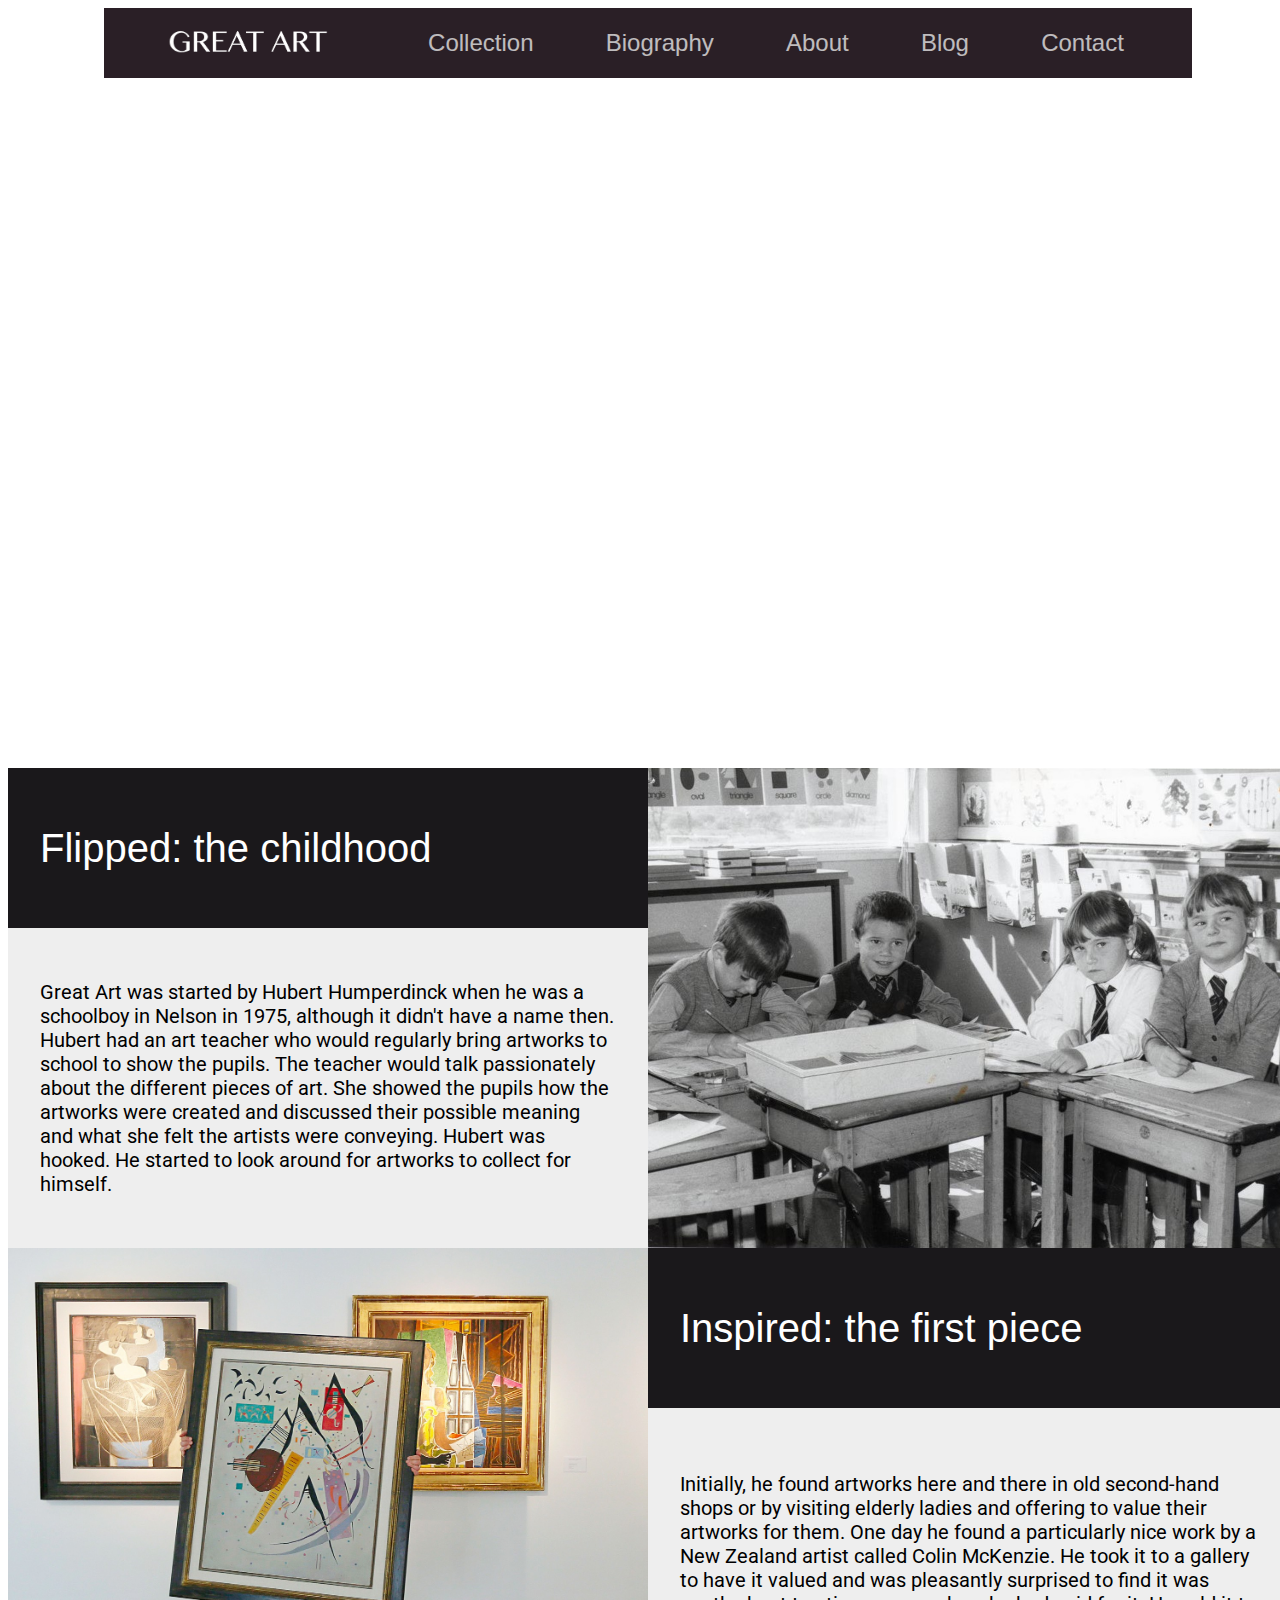
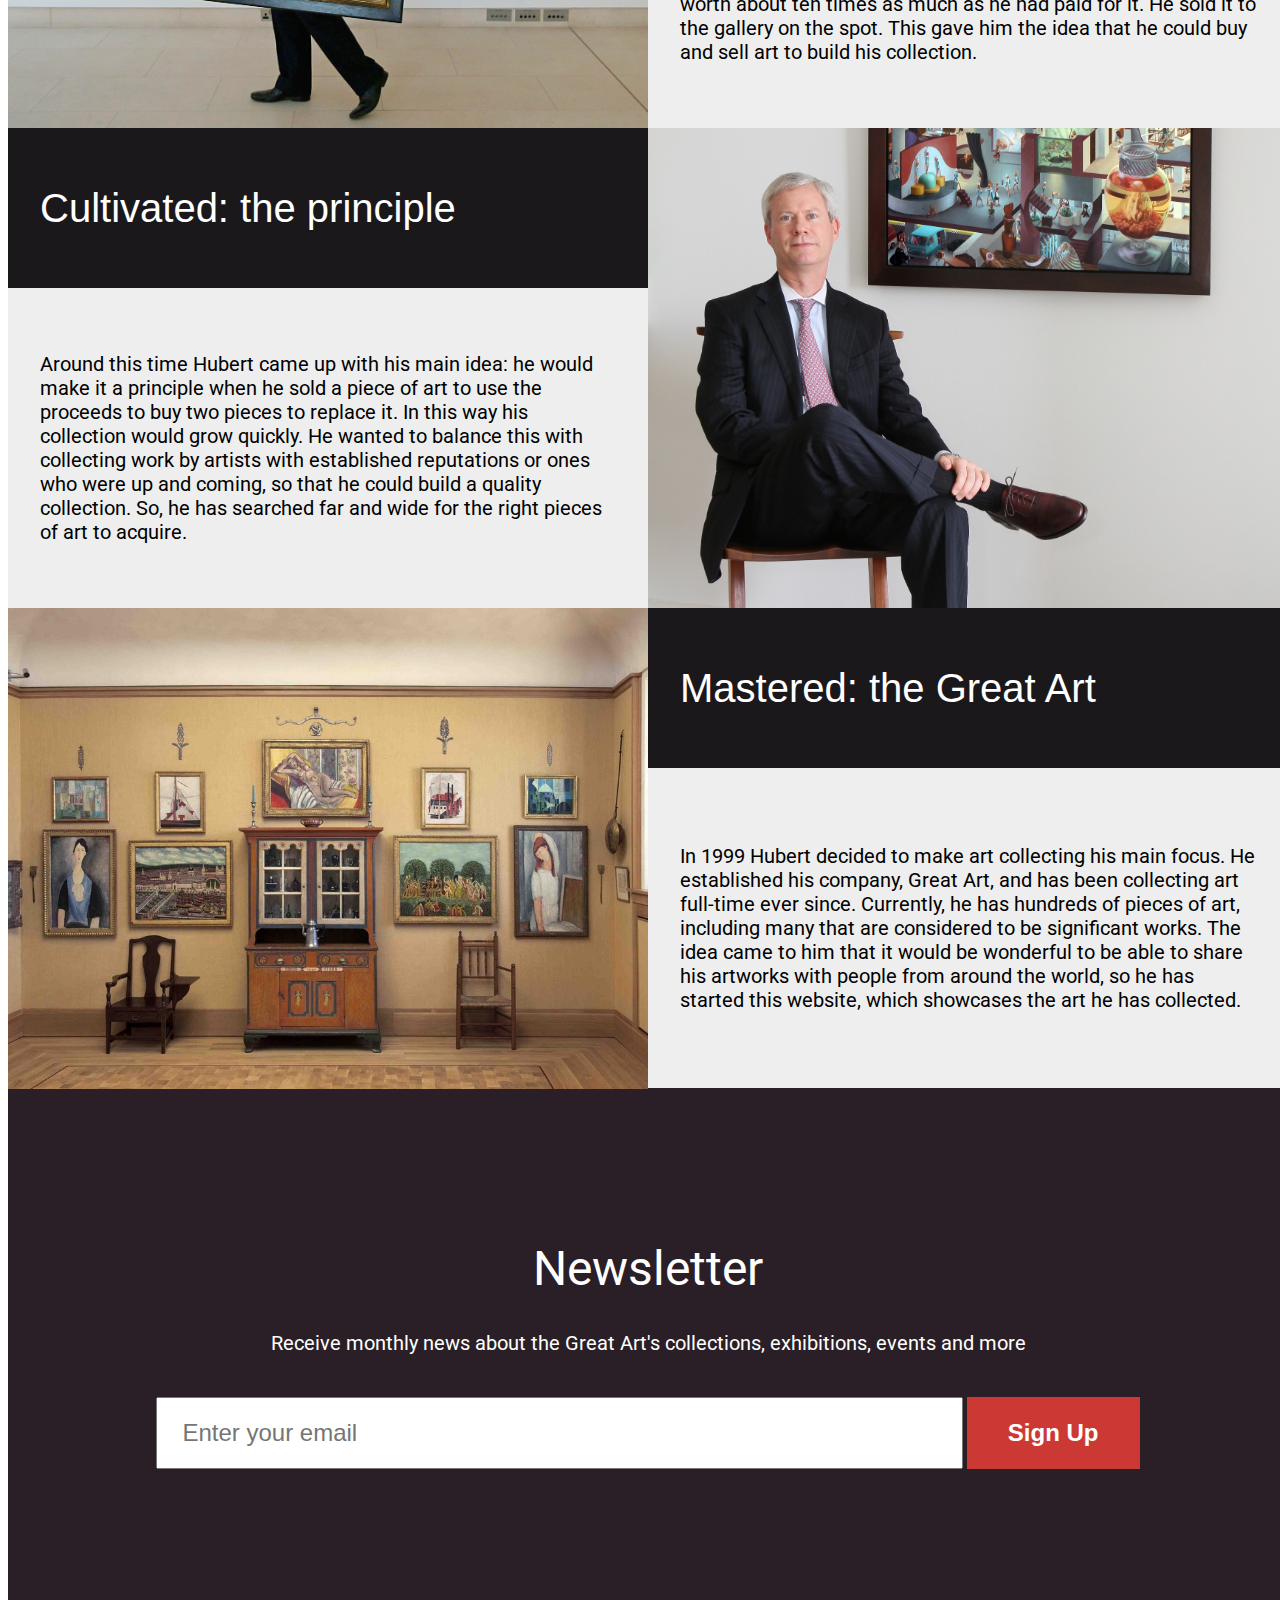
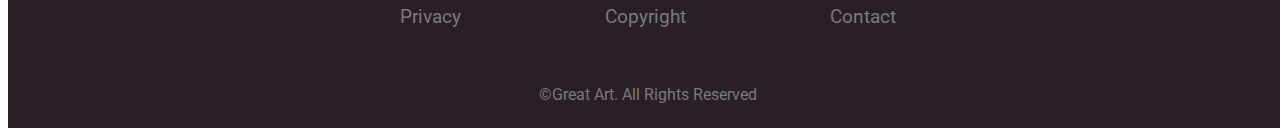
==== about/index.html @ 97dead2a "bio and about page" ====
<!DOCTYPE html>
<html lang="en">
<head>
	<meta charset="UTF-8">
	<title>About | Great Art, Collection of Hubert Humperdinct</title>
	<meta name=“description=” content=“The curious case of Hubert Humperdinck and his company”>
	<link href='https://fonts.googleapis.com/css?family=Roboto' rel='stylesheet' type='text/css'>
	<link rel="stylesheet" href="http://cdnjs.cloudflare.com/ajax/libs/font-awesome/4.4.0/css/font-awesome.min.css">
	<link rel="stylesheet" type="text/css" href="../css/normalize.css">
	<link rel="stylesheet" type="text/css" href="../css/style.css">
	<link rel="stylesheet" type="text/css" href="../css/media.css">
</head>
<body>
	<div class="site-wrapper">
		<div class="site-canvas">
			<header>
					<div class="slide-menu">
						<ul class="slide-menu-bar">
						    <li><a href="../index.html">Home</a></li>
							<li><a href="../collection/index.html">Collection</a></li>
							<li><a href="../biography/index.html">Biography</a></li>
							<li><a href="index.html">About</a></li>
							<li><a href="../blog/index.html">Blog</a></li>
							<li><a href="../contact.html">Contact</a></li>
						</ul>
					</div>
			
					<div class="nav-icon">
						<a href="#">
							<i class="fa fa-bars" aria-hidden="true"></i>
						</a>
					</div>
					<div class="logo-wrapper">
						<div class="header-logo">
							<a href="../index.html">
								<img src="../images/logo_small.png">
							</a>
						</div>
					</div>
					<nav>
						<ul class="menu">
							<li><a href="../collection/index.html">Collection</a></li>
							<li><a href="../biography/index.html">Biography</a></li>
							<li><a href="index.html">About</a></li>
							<li><a href="../blog/index.html">Blog</a></li>
							<li><a href="../contact.html">Contact</a></li>
						</ul>
					</nav>
			</header>
			
			<section class="full-section" style="background-image: url(../images/Hill-with-cypresses.jpeg)">
				<div class="main-title">
					<h1 class="big-title">About the Great Art</h1>
					<h3 class="small-title">The curious case of Hubert Humperdinck and his company</h3>
				</div>
			</section>
			
			<section class="full-wrapper">
				<div class="vertical-wrapper grid-50">
					<div class="out-wrapper set-height-25 grid-100">
						<div class="in-wrapper">
							<div class="content-container set-padding-5 period">
								<div class="about-heading">Flipped: the childhood</div>
							</div>
						</div>
					</div>
					<div class="out-wrapper set-height-50 grid-100">
						<div class="in-wrapper">
							<div class="content-container set-padding-5">
								<p>Great Art was started by Hubert Humperdinck when he was a schoolboy in Nelson in 1975, although it didn't have a name then. Hubert had an art teacher who would regularly bring artworks to school to show the pupils. The teacher would talk passionately about the different pieces of art. She showed the pupils how the artworks were created and discussed their possible meaning and what she felt the artists were conveying. Hubert was hooked. He started to look around for artworks to collect for himself.</p>
							</div>
						</div>
				    </div>
				</div>
				
				<div class="vertical-wrapper grid-50">
					<div class="out-wrapper set-height-75 grid-100">
						<div class="in-wrapper">
							<img class="image-stretch" src="../images/childhood.jpg" alt="childhood">
						</div>
					</div>
				</div>
			</section>

			<section class="full-wrapper">
				<div class="vertical-wrapper grid-50">
					<div class="out-wrapper set-height-75 grid-100">
						<div class="in-wrapper">
							<img class="image-stretch" src="../images/inspired.jpg" alt="inspired">
						</div>
					</div>
				</div>

				<div class="vertical-wrapper grid-50">
					<div class="out-wrapper set-height-25 grid-100">
						<div class="in-wrapper">
							<div class="content-container set-padding-5 period">
								<div class="about-heading">Inspired: the first piece</div>
							</div>
						</div>
					</div>
					<div class="out-wrapper set-height-50 grid-100">
						<div class="in-wrapper">
							<div class="content-container set-padding-5">
								<p>Initially, he found artworks here and there in old second-hand shops or by visiting elderly ladies and offering to value their artworks for them. One day he found a particularly nice work by a New Zealand artist called Colin McKenzie. He took it to a gallery to have it valued and was pleasantly surprised to find it was worth about ten times as much as he had paid for it. He sold it to the gallery on the spot. This gave him the idea that he could buy and sell art to build his collection.</p>
							</div>
						</div>
				    </div>
				</div>
			</section>

			<section class="full-wrapper">
				<div class="vertical-wrapper grid-50">
					<div class="out-wrapper set-height-25 grid-100">
						<div class="in-wrapper">
							<div class="content-container set-padding-5 period">
								<div class="about-heading">Cultivated: the principle</div>
							</div>
						</div>
					</div>
					<div class="out-wrapper set-height-50 grid-100">
						<div class="in-wrapper">
							<div class="content-container set-padding-5">
								<p>Around this time Hubert came up with his main idea: he would make it a principle when he sold a piece of art to use the proceeds to buy two pieces to replace it. In this way his collection would grow quickly. He wanted to balance this with collecting work by artists with established reputations or ones who were up and coming, so that he could build a quality collection. So, he has searched far and wide for the right pieces of art to acquire.</p>
							</div>
						</div>
				    </div>
				</div>
				
				<div class="vertical-wrapper grid-50">
					<div class="out-wrapper set-height-75 grid-100">
						<div class="in-wrapper">
							<img class="image-stretch" src="../images/cultivated.jpg" alt="cultivated">
						</div>
					</div>
				</div>
			</section>

			<section class="full-wrapper">
				<div class="vertical-wrapper grid-50">
					<div class="out-wrapper set-height-75 grid-100">
						<div class="in-wrapper">
							<img class="image-stretch" src="../images/mastered.jpg" alt="mastered">
						</div>
					</div>
				</div>

				<div class="vertical-wrapper grid-50">
					<div class="out-wrapper set-height-25 grid-100">
						<div class="in-wrapper">
							<div class="content-container set-padding-5 period">
								<div class="about-heading">Mastered: the Great Art</div>
							</div>
						</div>
					</div>
					<div class="out-wrapper set-height-50 grid-100">
						<div class="in-wrapper">
							<div class="content-container set-padding-5">
								<p>In 1999 Hubert decided to make art collecting his main focus. He established his company, Great Art, and has been collecting art full-time ever since. Currently, he has hundreds of pieces of art, including many that are considered to be significant works. The idea came to him that it would be wonderful to be able to share his artworks with people from around the world, so he has started this website, which showcases the art he has collected.</p>
							</div>
						</div>
				    </div>
				</div>
			</section>
			
			<footer>
				<div class="newsletter">
					<h2 class="big-title">Newsletter</h2>
					<p>Receive monthly news about the Great Art's collections, exhibitions, events and more</p>
					<form action="index.html" method="post" class="subscribe-form">
			            	<input type="email" name="email" class="subscribe-input" placeholder="Enter your email">
			            	<button type="submit" class="subscribe-submit">Sign Up</button>
			          	</form>
				</div>
				<div class="site-info">
					<div class="info-nav">
						<ul class="footer-nav">
							<li><a href="../privacy.html">Privacy</a></li>
							<li><a href="../copyright.html">Copyright</a></li>
							<li><a href="../contact.html">Contact</a></li>
						</ul>
					</div>
					<div class="copyright-info">
						©Great Art. All Rights Reserved
					</div>
				</div>
			</footer>
		</div>
	</div>
	
	<script src="https://ajax.googleapis.com/ajax/libs/jquery/2.2.3/jquery.min.js"></script>
	<script src="../js/app.js" type="text/javascript"></script>
</body>
</html>
---- css/style.css ----
/* Reset */
* {
	box-sizing: border-box;
}

h1, h2, h3 {
	font-weight: normal;
}

/* Font */
@font-face {
    font-family: 'Marbre';
    src: url('../fonts/Marbre.eot');
    src: url('../fonts/Marbre.eot') format('embedded-opentype'),
         url('../fonts/Marbre.woff2') format('woff2'),
         url('../fonts/Marbre.woff') format('woff'),
         url('../fonts/Marbre.ttf') format('truetype'),
         url('../fonts/Marbre.svg#Marbre') format('svg');
}

@font-face {
    font-family: 'Marbre-Sans';
    src: url('../fonts/MarbreSans.eot');
    src: url('../fonts/MarbreSans.eot') format('embedded-opentype'),
         url('../fonts/MarbreSans.woff2') format('woff2'),
         url('../fonts/MarbreSans.woff') format('woff'),
         url('../fonts/MarbreSans.ttf') format('truetype'),
         url('../fonts/MarbreSans.svg#MarbreSans') format('svg');
}

/* General */

body {
	font-size: 1em;
	width: 100%;
	font-family: 'Roboto', 'Helvetica Neue', Helvetica, Arial, sans-serif;
	color: white;
	position: relative;
}

ul {
	list-style-type: none;
}

a {
	text-decoration: none;
	color: white;
}

h1.big-title {
	display: inline;
	font-size: 4.5em;
	font-family: 'Marbre-Sans', Verdana, 'Helvetica Neue', Helvetica, Arial, sans-serif;
	border-bottom: 3px solid white;
	padding: 0 0.2em 0.1em;
}

h2.big-title {
	font-size: 3em;
	font-family: 'Marbre', 'Roboto', 'Helvetica Neue', Helvetica, Arial, sans-serif;
}

h2.small-title {
	font-weight: bold;
	font-size: 1.75em;
}

h3.big-title {
	font-size: 1.5em;
	font-family: 'Marbre-Sans', 'Roboto', 'Helvetica Neue', Helvetica, Arial, sans-serif;
}

h3.small-title {
	font-size: 1.75em;
}

p {
	font-size: 1.25em;
}

.large-heading {
	font-size: 4.5em;
	font-family: 'Marbre-Sans', Verdana, 'Helvetica Neue', Helvetica, Arial, sans-serif;
	color: #E87058;
}

.medium-heading {
	font-size: 3.5em;
	font-family: 'Marbre-Sans', Verdana, 'Helvetica Neue', Helvetica, Arial, sans-serif;
	margin-top: .3em;
	color: white;
}

.about-heading {
	font-size: 2.5em;
	font-family: 'Marbre-Sans', Verdana, 'Helvetica Neue', Helvetica, Arial, sans-serif;
	color: white;
}

a.read-more, a.read-more-red {
    display: inline-block;
    font-size: 1.5em;
    text-transform: uppercase;
    /* display: block; */
    padding-top: 0;
    /* width: 6em; */
    padding: 0.2em 0.5em;
    margin-top: 1em;
    margin-left: -0.6em;
    border: 2px solid rgba(0, 0, 0, 0);
}

a.read-more-red {
	color: black;
}

a.read-more:hover {
	border: 2px solid white;
}

a.read-more-red:hover {
	border: 2px solid #E87058;
}

/* Animation Effect */
.image-hover {
	position: relative;
	overflow: hidden;
}

.image-hover:before {
	content: ' ';
    display: block;
    position: absolute;
    left: 0;
    top: 0;
    width: 100%;
    height: 100%;
    z-index: 1;
    opacity: 0;
    background-color: #282828;
    transition: opacity 0.3s linear;
}

.module {
	position: relative;
	z-index: 2;
}

.image-hover:hover:before {
	opacity: 0.7;
}


/* Header */

header {
	display: flex;
	max-width: 68rem;/*
	width: 100%;*/
	height: 4.375rem;
	margin: 0 auto;
	background-color: #2A1F26;/*
	position: relative;
	top: 0;
	z-index: 300;*/
	position: fixed;/*
	top: 2rem;*/
	left: 1%;
	right: 1%;
	z-index: 10;
}

.nav-icon {
	font-size: 2.3rem;
    padding: 0.4rem 1.8rem;
	display: none;
	/*position: relative;
	z-index: 2;*/
}


.logo-wrapper {
	width: 18rem;
	display: flex;
	align-items: center;
}

.header-logo{
	width: 10rem;
	margin: 0 auto;

}

img {
	max-width: 100%;
}

/* Main Navigation */
nav {
	display: flex;
	flex-direction: column;
	justify-content: center;
	width: 50rem;
	padding-right: 2rem;
}

ul.menu {
	width: 100%;
	display: flex;
	justify-content: space-around;
	font-size: 1.5rem;
	padding-left: 0;
	
	margin: 0;
	font-family: Verdana, 'Helvetica Neue', Helvetica, Arial, sans-serif;
}

nav a {
	opacity: 0.7;
	transition: opacity 0.3s;
}

nav a:hover {
	opacity: 1;
}

/* Slide Menu */
.slide-menu {
	position: fixed;
	/*top: 3.5rem;*/
	left: -18rem;
	height: 100%;
	width: 18rem;
	background-color: #2A1F26;
	transition: all .5s ease;
	transform: rotateY(-90deg);
}

.slide-menu-bar {
	font-size: 1.5rem;
	margin-top: 2.35em;
	padding: 0;
}

.slide-menu-bar li a {
	line-height: 2em;
    border-top: 1px solid #F2F2F2;
    border-bottom: 1px solid #F2F2F2;
    padding: 0.5em 3em;
    display: block;
    margin-bottom: -1px;
    color: rgba(255, 255, 255, 0.7);
    background-color: #2A1F26;
    transition: color 0.3s, background-color 0.3s;
}

.slide-menu-bar li a:hover {
	color: rgba(255, 255, 255, 1);
	background-color: #0f0b0e;
}

.site-wrapper {
	width: 100%;
    position: relative;
    overflow: hidden;
    /*background-color: #1A181B;*/
}

.site-canvas {
	transform: translateX(0);
	transition: all .5s ease;
}

.site-wrapper.display-nav .site-canvas {
	transform: translateX(18rem);
}

.site-wrapper.display-nav .slide-menu {
	transform-origin: 100% 50%;
	transform: perspective(600px) rotateY(0deg);

}

/* Main Banner */
.full-section {/*
	position: relative;
	top: -4.375em;*/
	width: 100%;
	height: 47.5em;
	background-image: url("../images/still-life-self-portrait.jpeg");
	background-size: cover;
	display: flex;
	flex-direction: column;
	justify-content: center;
}

.main-title {
	/*width: 100%;*/
	text-align: center;
}

/* Grid */
.grid-container, .grid-container-hide, .blog-container {
	display: flex;
	width: 100%;
	height: 25em;/*
	position: relative;
	top: -4.375em;*/
}

.grid-70 {
	width: 70%;
	padding: 2.35em 4.375em;
}

.grid-70-2 {
	width: 70%;
}

.grid-30 {
	width: 30%;
	padding: 2.35em 2.375em;
}

.grid-30-2 {
	width: 30%;
}

.grid-40 {
	width: 40%;
}

.grid-50 {
	width: 50%;
}

.grid-100 {
	width: 100%;
}

.grid-25 {
	width: 25%;
}

.grid-25-2 {
	width: 25%;
}

/* Full Section */
.module {

}

.home-story {
	background: #87614E;
}

.home-easel {
	background-image: url("../images/Frances-Hodgkins-at-her-easel_600.jpg");
	background-size: cover;
}

.home-wings {
	background-image: url("../images/wings-over-water_home.jpg");
	background-size: cover;
}

.home-double {
	background-image: url("../images/Double-portrait-No_home.jpg");
	background-size: cover;
}

.home-jugs {
	background-image: url("../images/Arrangement-of-jugs_home.jpg");
	background-size: cover;
}

/* Content */
.home-blog {
	display: flex;
	color: #000;
}

.home-blog-color {
	background-color: #FBFBFB;
}

.col-1-4 {
	margin-right: 6em;
	text-align: center;
}

.col-3-4 {
	padding-top: 1em;
}

.home-blog-title {
	margin-bottom: 2em;
}

.blog-day {
	font-size: 6em;
	font-family: 'Marbre', 'Roboto', 'Helvetica Neue', Helvetica, Arial, sans-serif;
	color: #E87058; 
	margin: 0;
}

.blog-month {
	font-size: 2.25em;
	font-family: 'Marbre', 'Roboto', 'Helvetica Neue', Helvetica, Arial, sans-serif;
}

/* Featured in Collection */
/*.featured {
	display: flex;
	flex-wrap: wrap;
}*/

/*.image-container {
	position: relative;
	height: 0;
	padding-bottom: 30%;
}*/

/*.image-container img {
	width: 100%;
	height: 100%;
	position: absolute;
	left: 0;
}*/

/*.image-container h2 {
	position: absolute;
	z-index: 3;
	text-align: center;
	width: 100%;
	height: 1.1em;
	top: 0;
	right: 0;
	left: 0;
	bottom: 0;
	margin: auto;
	overflow: auto;
}*/

.search {
	background-color: #2A1F26;
	/*background-color: #D6A76F;*/
	padding: 2% 0;
}

/* Gallery */
.gallery-container {
	display: flex;
	flex-wrap: wrap;
}

.bg-container {
	position: relative;
	height: 0;
	padding-bottom: 100%;
	display: inline-block;
	overflow: hidden;
}

.bg-container img {
	transition: transform .3s ease;
}


.bg-container:hover img {
	transform: scale(1.1);
}

/*.bg-container:before {
	content: ' ';
    display: block;
    position: absolute;
    left: 0;
    top: 0;
    width: 100%;
    height: 100%;
    z-index: 1;
    opacity: 0;
    background-color: #282828;
    transition: opacity 0.3s linear;
}
*/
/*.bg-container:after {
	content: 'View Artwork';
	color: white;
	font-size: 1.2em;
	position: absolute;
	z-index: 10;
	text-align: center;
	width: 100%;
	height: 1.1em;
	top: 0;
	right: 0;
	left: 0;
	bottom: 0;
	margin: auto;
	overflow: auto;
}*/

/*.bg-container:hover:before {
	opacity: 0.3;
}*/


.info-container {
	background-color: #1A181B;
	padding: 1em 1em 2em 1em;
	display: flex;
	flex-direction: column;
	justify-content: space-between;
	height: 12em;
	border-left: 1px solid rgba(255, 255, 255, 0.1);
	margin-top: -0.3em;
}

.info-container a:hover {
	color: #E87058;
    font-weight: bold;
}

/* Feature */
.content-wrapper {
	max-height: 47.5rem;
	background-color: #1A181B;
	padding-bottom: 3em;
}

.view-container {
	max-width: 68rem;
	margin: 0 auto;
	padding-top: 7em;
	padding-bottom: 2em;
	padding-left: 2em;
}

.view-container a {
	font-size: 1.2em;
}

.view-container a:hover {
	color: #E87058;
}

.image-container {
	max-height: 34rem;
	margin: 0 auto;
	text-align: center;
}


.image-container img {
	height: auto;
	max-height: 34rem;
	max-width: 100%;
	display: inline-block;
	
}

.l-container {
	color: #000;
	width: 50%;
	max-width: 68rem;
	margin: 0 auto;
}

.painting-info {
	height: 15em;
	font-size: 1.25em;
}


.painting-info-row {
	display: block;
	margin: 0;
	line-height: 2em;
	padding: 0.25em 0;
	border-top: 1px solid #E6E6E6;
}

.painting-info-row:after {
	clear: both;
	content: "";
	display: table;
}

.painting-info-label {
	width: 40%;
	float: left;
	font-weight: bold;
}

.painting-info-value {
	margin-left: 0;
	width: 60%;
	float: left;
}

.painting-review {
	margin-bottom: 6em;
    border-top: 1px solid #E6E6E6;
}

.painting-review p {
	line-height: 1.4;
}

/* Blog Page */
.blog-nav-container {
	margin: 2em 0;
}

.blog-nav {
	display: flex;
	justify-content: space-around;
	width: 50%;
	margin: 0 auto;
	height: 3em;
	padding: 0;

}

.blog-nav a {
	font-size: 1.5em;
	color: #000;
}

.blog-nav a:hover {
	color: #E87058;
}

.blog-container-2 {
	display: flex;
	width: 100%;
	height: auto;
	background-color: #eee;
	/*border-top: 1px solid rgba(0, 0, 0, 0.3);*/
}

.blog-container-2:last-of-type {
	border-bottom: 1px solid rgba(0, 0, 0, 0.3);
}

.scale-container {
	height: 0;
	padding-bottom: 25%;
	position: relative;
}

.scale-wrapper {
	position: absolute;
	top: 0;
	left: 0;
	width: 100%;
	height: 100%;
	display: table;
}

.date-wrapper {
	display: table-cell;
	text-align: center;
	vertical-align: middle;
	color: white;
	background-color: #1a181b;
}

.blog-content {
	display: table-cell;
	vertical-align: middle;
	color: #000;
	padding-right: 2em;
	padding-left: 2em;
}

.blog-content a {
	color: black;
}

.blog-content a:hover {
	color: #CC3935;
}

.scale-wrapper img {
	width: 100%;
}

.show-more {
	width: 100%;
	text-align: center;
	padding-top: 2em;
	padding-bottom: 2em;
}

.showmore-button {
	margin: 0 auto;
	width: 10em;
	height: 2.5em;
	font-size: 1.5em;
	font-weight: bold;
	color: #CC3935;
	background-color: white;
	border: 3px solid #CC3935;
	cursor: pointer;
	transition: background-color, 0.3s, ease;
}

.showmore-button:hover {
	color: white;
	background-color: #CC3935;
	/*border: 3px solid #CC3935;*/
}

/* Biography */
.full-wrapper {
	display: flex;
	width: 100%;
	height: auto;
	background-color: #eee;
	/*border-top: 1px solid rgba(0, 0, 0, 0.3);*/
}

.out-wrapper {
	height: 0;
	position: relative;
}

.set-height-15 {
	padding-bottom: 15%;
}

.set-height-25 {
	padding-bottom: 25%;
}

.set-height-30 {
	padding-bottom: 30%;
}

.set-height-37.5 {
	padding-bottom: 37.5z%;
}

.set-height-40 {
	padding-bottom: 40%;
}

.set-height-20 {
	padding-bottom: 20%;
}

.set-height-50 {
	padding-bottom: 50%;
}

.set-height-75 {
	padding-bottom: 75%;
}

.in-wrapper {
	position: absolute;
	top: 0;
	left: 0;
	width: 100%;
	height: 100%;
	display: table;
}

.content-container {
	display: table-cell;
	vertical-align: middle;
	color: #000;
}

.align-right {
	text-align: right;
}

.align-center {
	text-align: center;
}

.image-stretch {
	width: 100%;
}

.set-padding-15 {
	padding: 0 15%;
}

.set-padding-5 {
	padding: 0 5%;
}

.quote {
	/*background-color: #32212b;*/
	/*background-color: #872633;*/
	background-color: white;
	color: #777777;
}

.period {
	background-color: #1a181b;
}

/* About */
/*.vertical-wrapper {
	display: flex;
}*/


/* Footer */
footer {/*
	position: relative;
	top: -4.375em;*/
	background-color: #2A1F26;
	height: 40em;
	text-align: center;
	padding-top: 7em;
}

footer .big-title {
	margin-bottom: 0.5em;
}

.newsletter p {
	padding: 0.5em;
}


/* Form */
.subscribe-form {
	height: 5em;
	width: 90%;
	/*border: 1px solid #ccc;*/
	margin: 2em auto;
	text-align: center;
}

.subscribe-input {
	width: 70%;
	height: 3em;
	font-size: 1.5em;
	padding: 1em;
}

.subscribe-submit {
	height: 3em;
	width: 15%;
	font-size: 1.5em;
	font-weight: bold;
	color: white;
	background-color: #CC3935;
	border: 0px;
	cursor: pointer; 
}

.subscribe-submit:hover {
	border: 3px solid white;
}

.site-info {
	margin-top: 8em;
}

.site-info, .footer-nav a {
	color: #7A7A7A;
}

.footer-nav {
	display: flex;
	width: 50%;
	margin: 3em auto;
	padding: 0;
    font-size: 1.2em;
	justify-content: space-around;
}

.footer-nav a:hover {
	color: white;
}
---- css/media.css ----
@media screen and (max-width: 87.5em) {
	.home-blog-title {
		margin: 0;
	}

	.blog-container .read-more-red {
		margin-top: 0;
	}
}


@media screen and (max-width: 68em) {
	
	body {
		font-size: 0.8em;
	}

	header {
		left: 0;
		right: 0;
	}

	.l-container {
		width: 60%;
	}

}

@media screen and (max-width: 58em) {
	body {
		font-size: 0.7em;
	}	

	header {
		height: 3.5rem;
	}

	.nav-icon {
		display: block;
	}

	nav {
		display: none;
	}

	.logo-wrapper {
		width: 80%;
	}

	.grid-25 {
		width: 33.333333%;
	}

	.l-container {
		width: 80%;
	}
}

@media screen and (max-width: 48em) {
	
	.grid-container, .blog-container {
		display: flex;
		flex-direction: column;
		height: 50em;
	}

	.grid-container-hide {
		display: block;
		height: 25em;
	}

	.grid-70 {
		width: 100%;
		height: 25em;
		padding: 2em 2em;
	}

	.grid-30 {
		width: 100%;
		height: 25em;
		padding: 2em 2em;
	}

	.grid-25 {
		width: 50%;
	}

	.grid-25-2 {
		width: 30%;
	}

	.grid-50 {
		width: 70%;
	}

	.home-easel {
		display: none;
	}

	.col-1-4 {
		margin-right: 2em;
	}

	.home-jugs {
		order: -1;
	}

	.home-blog {
		flex-direction: column;
	}

	.col-1-4 {
		text-align: left;
	}

	.col-3-4 {
		padding: 0;
	}

	.blog-date {
		display: flex;
	}

	.blog-container {
		height: 65em;
		background-color: #FBFBFB;
	}

	.home-blog-title {
		margin: 0.5em 0;
	}

	.l-container {
		width: 90%;
	}

	.subscribe-form {
		display: flex;
		flex-direction: column;
		align-items: center;
		height: 10em;
	}

	.subscribe-input {
    	width: 100%;
    	margin-bottom: 1em;
    }

    .subscribe-submit {
	    width: 25%;
	}

	.site-info {
        margin-top: 3em;
    }

    .footer-nav {
    	flex-direction: column;
    	margin: 1em auto;
    }

    footer {
    	padding-top: 5em;
    }

	/*.module {
	    display: flex;
	    flex-direction: column;
	    justify-content: space-around;
	    height: 100%;
	}*/
	.blog-container-2 {
		display: flex;/*
		flex-direction: column;*/
	}

	.scale-container {
		padding-bottom: 25%;
		/*position: absolute;
		left: 0;
		top: 0;*/
	}

	.scale-wrapper {
		/*top: -100%;*/
	}

	.date-wrapper {
		background-color: none;
	}

	.blog-content {
	}

	.blog-content p {
		display: none;
	}

	.date-wrapper {
		display: flex;
		align-items: center;
		justify-content: center;
		height: 100%;
	}

	.date-wrapper .blog-day {
		font-size: 3em;
	}

	.date-wrapper .blog-month {
		font-size: 1.5em;
	}

	.blog-content .home-blog-title {
		font-size: 1.5em;
	}

	.blog-content .read-more-red {
		display: none;
	}

	.blog-nav {
		width: 100%;
	}

}

@media screen and (max-width: 28em) {
	h1.big-title {
		font-size: 3em;
	}
}
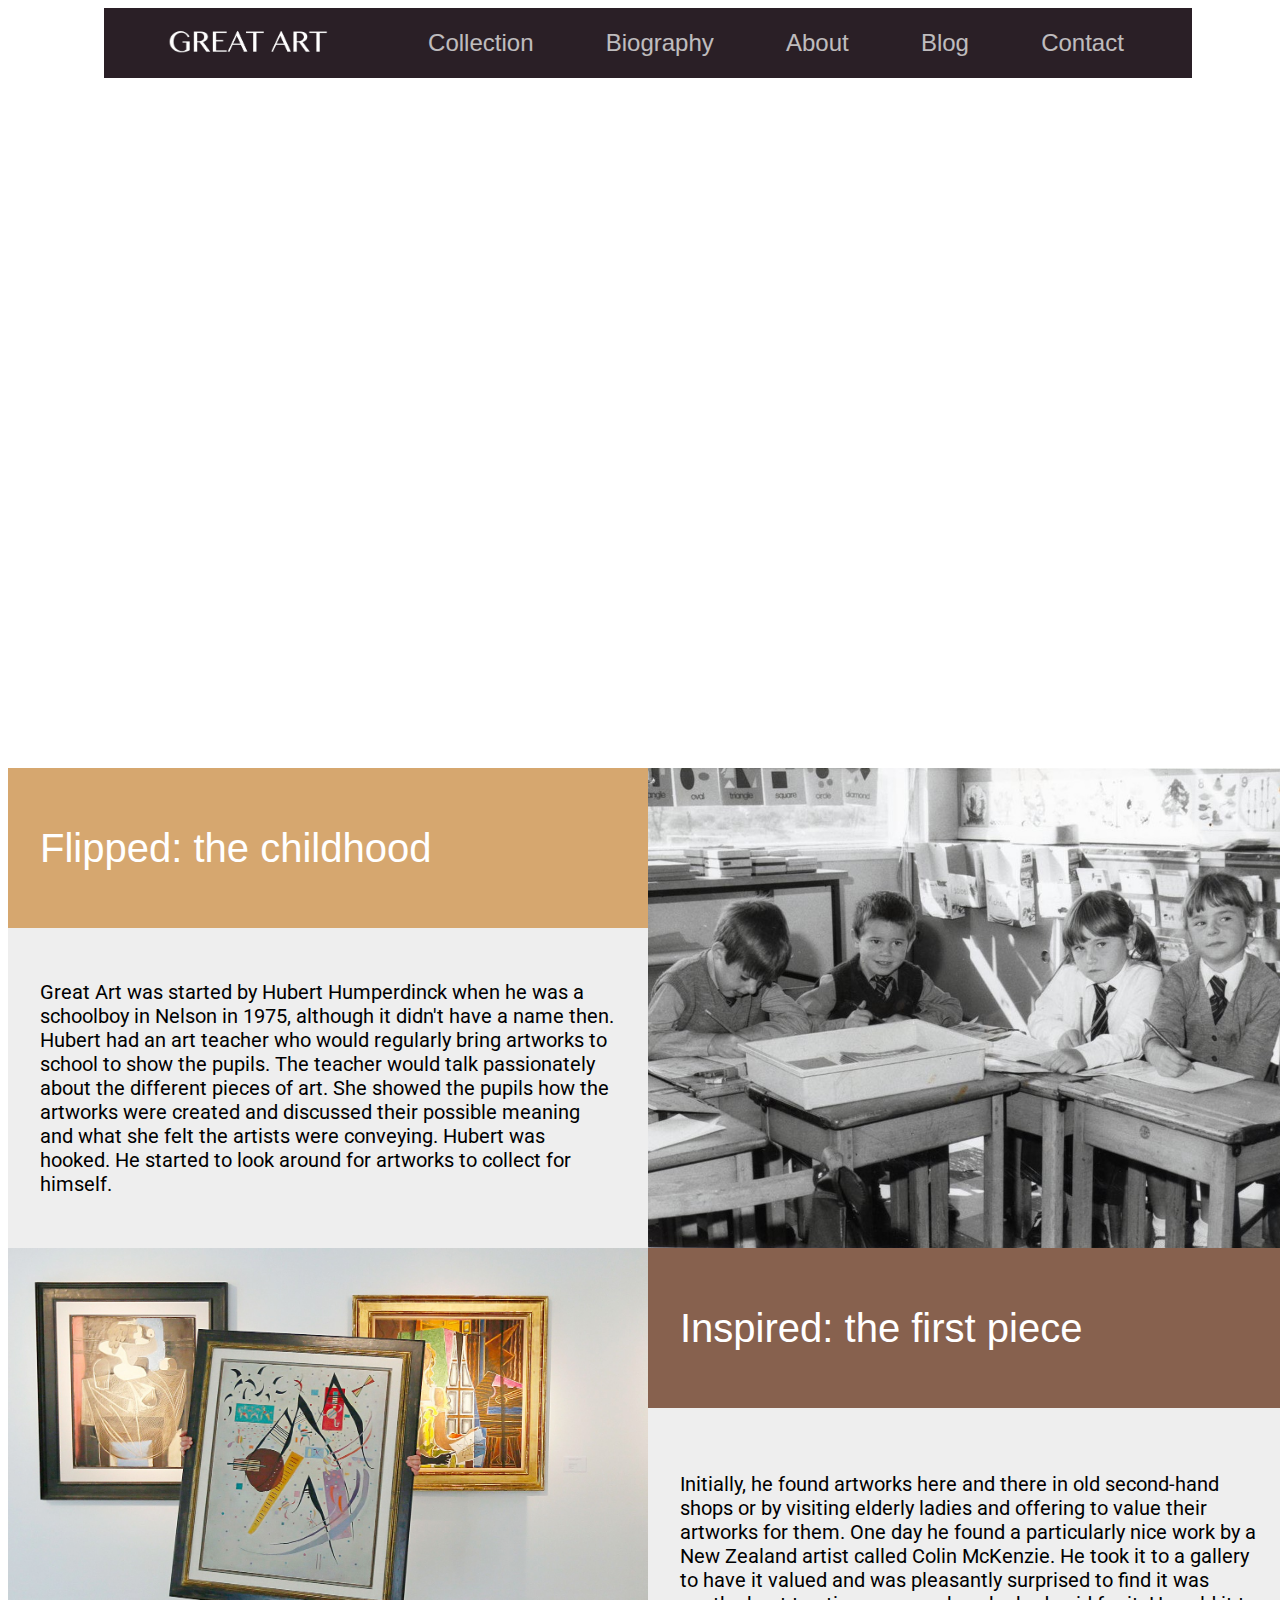
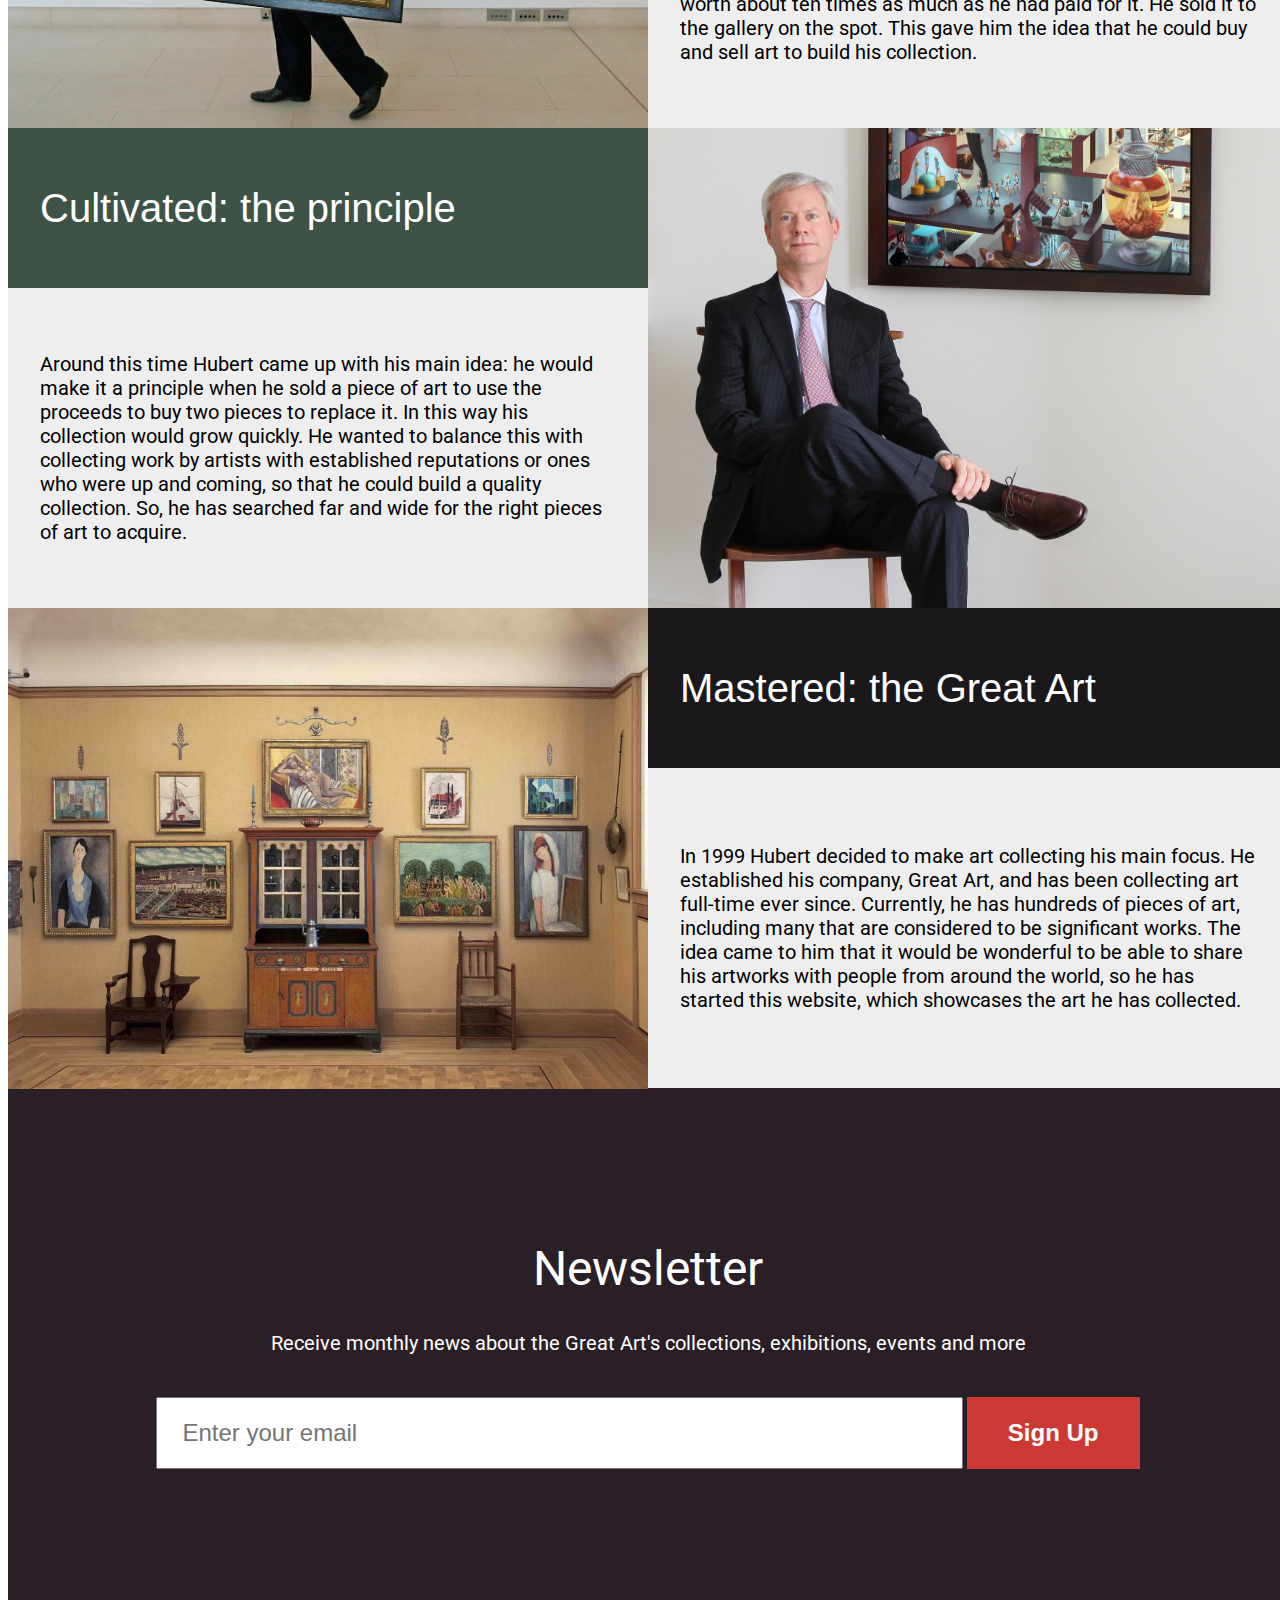
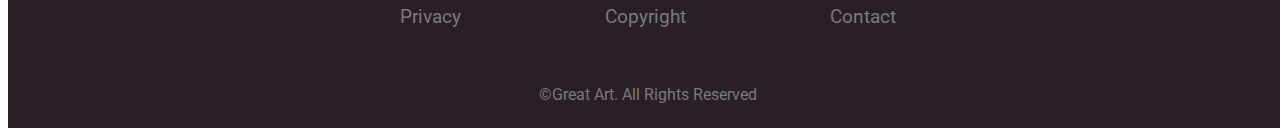
==== commit e85d4115: "color for about page" ====
--- a/about/index.html
+++ b/about/index.html
@@ -57,9 +57,9 @@
 			
 			<section class="full-wrapper">
 				<div class="vertical-wrapper grid-50">
-					<div class="out-wrapper set-height-25 grid-100">
+					<div class="out-wrapper set-height-25 grid-100" style="background-color: #d6a76f">
 						<div class="in-wrapper">
-							<div class="content-container set-padding-5 period">
+							<div class="content-container set-padding-5">
 								<div class="about-heading">Flipped: the childhood</div>
 							</div>
 						</div>
@@ -92,9 +92,9 @@
 				</div>
 
 				<div class="vertical-wrapper grid-50">
-					<div class="out-wrapper set-height-25 grid-100">
+					<div class="out-wrapper set-height-25 grid-100" style="background-color: #87614e">
 						<div class="in-wrapper">
-							<div class="content-container set-padding-5 period">
+							<div class="content-container set-padding-5">
 								<div class="about-heading">Inspired: the first piece</div>
 							</div>
 						</div>
@@ -111,14 +111,14 @@
 
 			<section class="full-wrapper">
 				<div class="vertical-wrapper grid-50">
-					<div class="out-wrapper set-height-25 grid-100">
+					<div class="out-wrapper set-height-25 grid-100" style="background-color: #3c5346">
 						<div class="in-wrapper">
-							<div class="content-container set-padding-5 period">
+							<div class="content-container set-padding-5">
 								<div class="about-heading">Cultivated: the principle</div>
 							</div>
 						</div>
 					</div>
-					<div class="out-wrapper set-height-50 grid-100">
+					<div class="out-wrapper set-height-50 grid-100" >
 						<div class="in-wrapper">
 							<div class="content-container set-padding-5">
 								<p>Around this time Hubert came up with his main idea: he would make it a principle when he sold a piece of art to use the proceeds to buy two pieces to replace it. In this way his collection would grow quickly. He wanted to balance this with collecting work by artists with established reputations or ones who were up and coming, so that he could build a quality collection. So, he has searched far and wide for the right pieces of art to acquire.</p>
--- a/css/style.css
+++ b/css/style.css
@@ -640,7 +640,7 @@
 	width: 100%;
 	height: auto;
 	background-color: #eee;
-	/*border-top: 1px solid rgba(0, 0, 0, 0.3);*/
+	border-top: 1px solid rgba(0, 0, 0, 0.3);
 }
 
 .blog-container-2:last-of-type {
@@ -722,6 +722,7 @@
 	width: 100%;
 	height: auto;
 	background-color: #eee;
+	/*margin-top: -1px;*/
 	/*border-top: 1px solid rgba(0, 0, 0, 0.3);*/
 }
 
@@ -798,10 +799,11 @@
 }
 
 .quote {
-	/*background-color: #32212b;*/
+	background-color: #32212b;
+	color: white;
 	/*background-color: #872633;*/
-	background-color: white;
-	color: #777777;
+	/*background-color: white;
+	color: #777777;*/
 }
 
 .period {
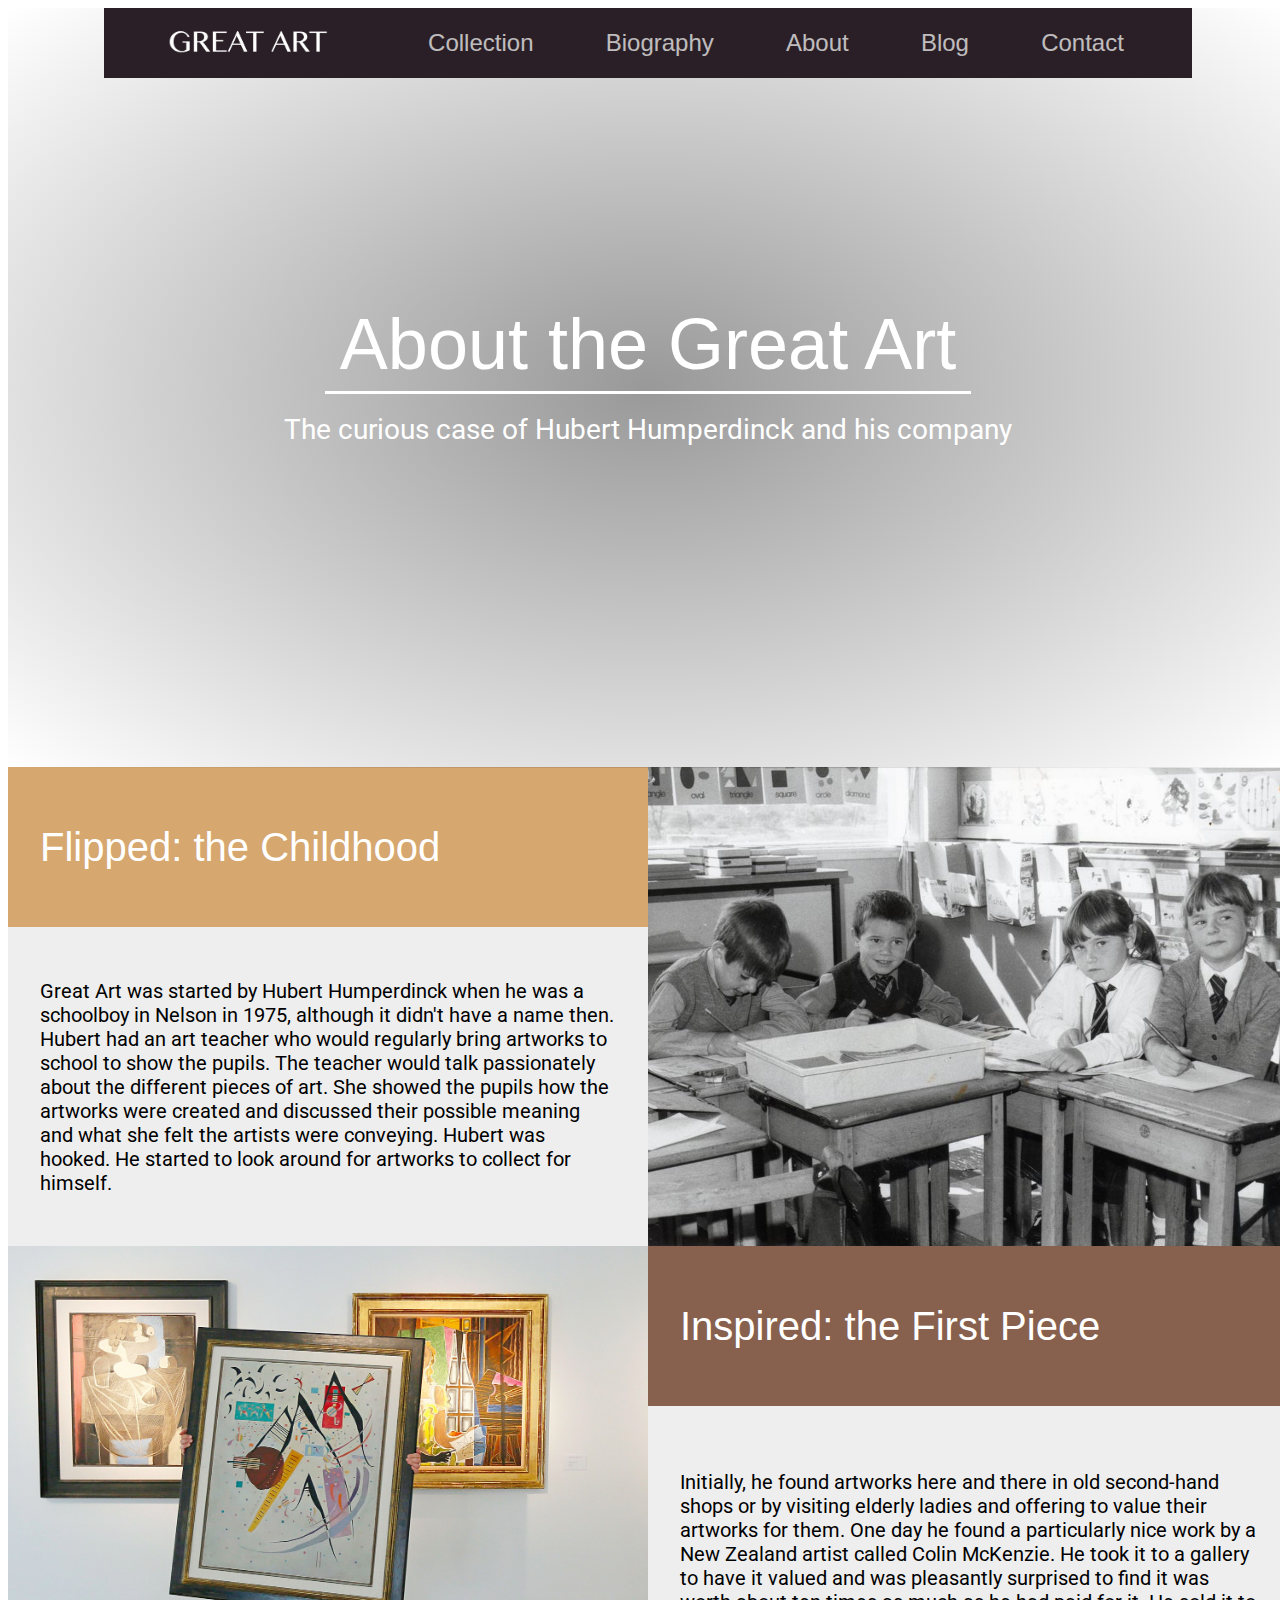
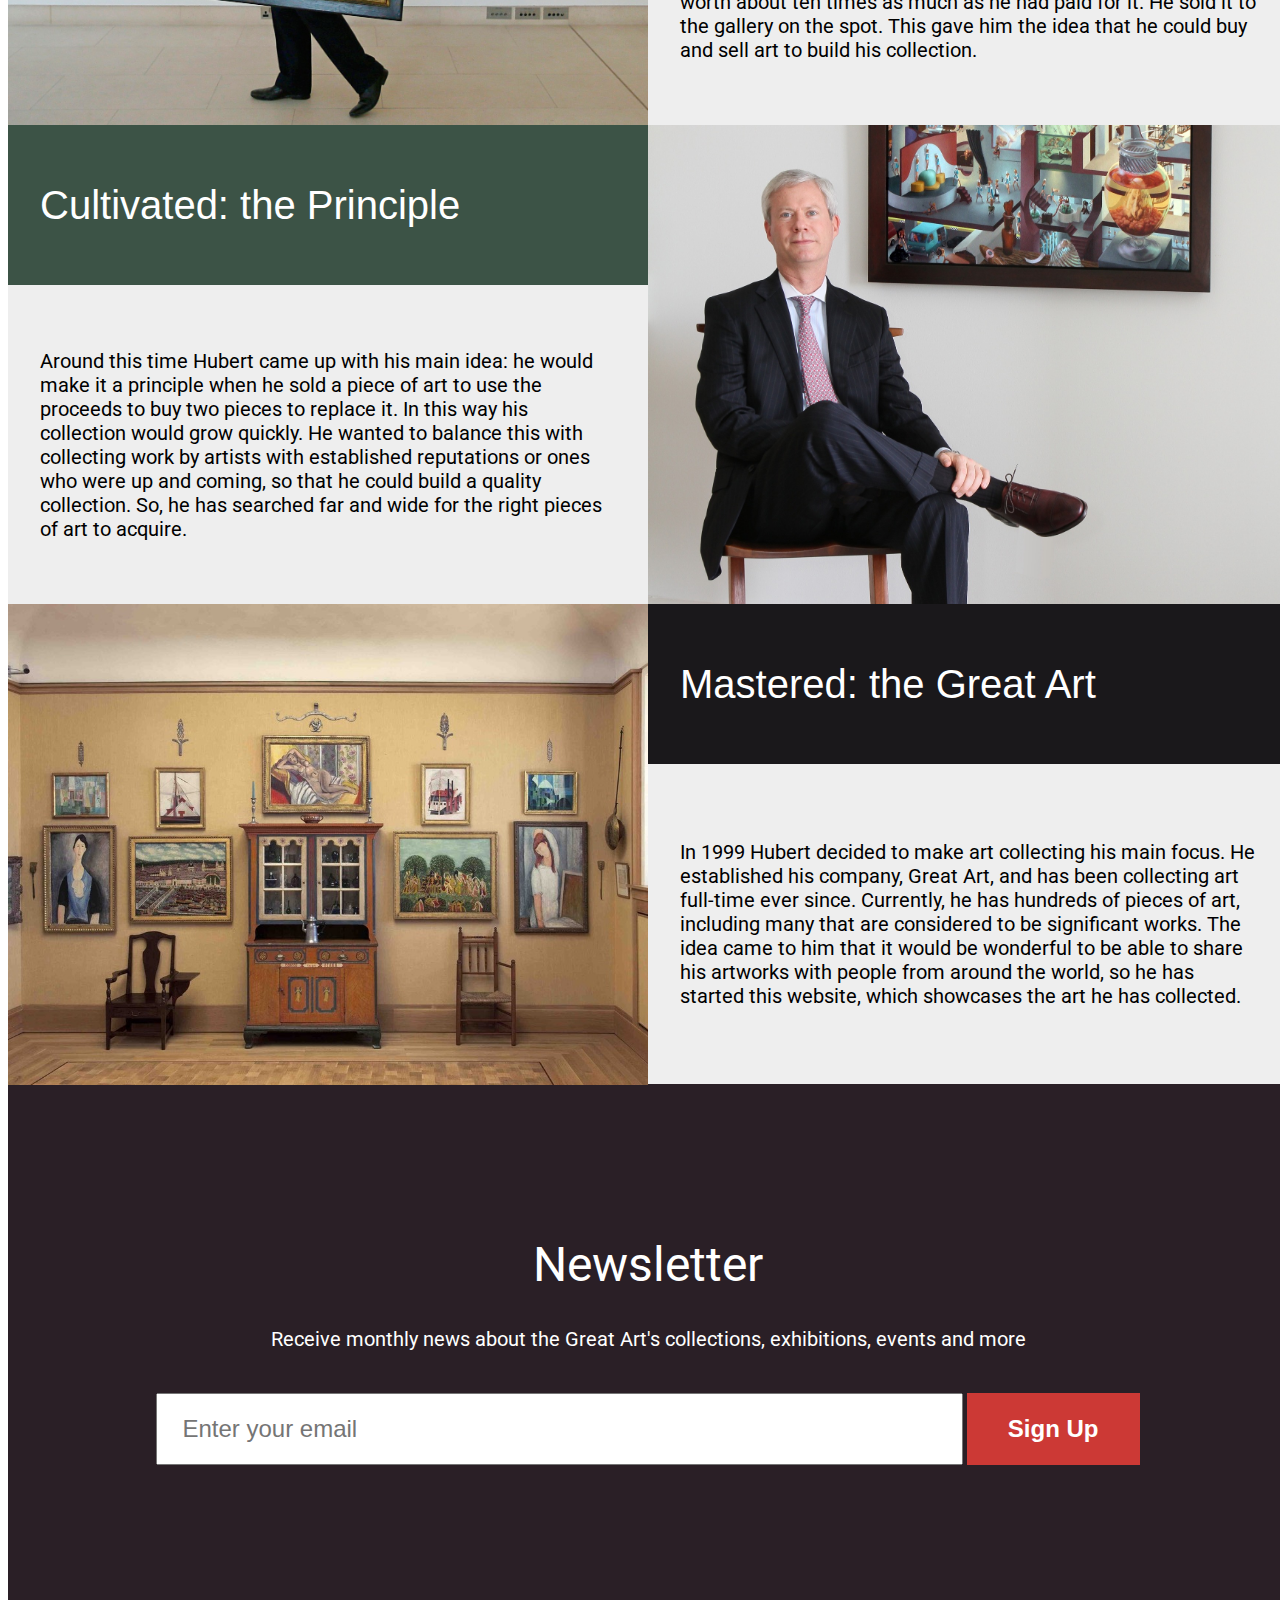
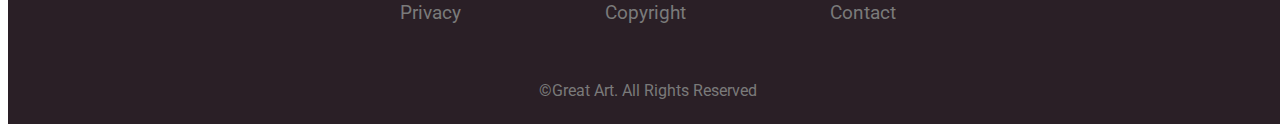
==== commit 5d015006: "contact page" ====
--- a/about/index.html
+++ b/about/index.html
@@ -56,11 +56,11 @@
 			</section>
 			
 			<section class="full-wrapper">
-				<div class="vertical-wrapper grid-50">
+				<div id="m-width-100" class="vertical-wrapper grid-50" >
 					<div class="out-wrapper set-height-25 grid-100" style="background-color: #d6a76f">
 						<div class="in-wrapper">
 							<div class="content-container set-padding-5">
-								<div class="about-heading">Flipped: the childhood</div>
+								<div class="about-heading">Flipped: the Childhood</div>
 							</div>
 						</div>
 					</div>
@@ -73,7 +73,7 @@
 				    </div>
 				</div>
 				
-				<div class="vertical-wrapper grid-50">
+				<div id="m-width-100" class="vertical-wrapper grid-50 last-order">
 					<div class="out-wrapper set-height-75 grid-100">
 						<div class="in-wrapper">
 							<img class="image-stretch" src="../images/childhood.jpg" alt="childhood">
@@ -83,7 +83,7 @@
 			</section>
 
 			<section class="full-wrapper">
-				<div class="vertical-wrapper grid-50">
+				<div id="m-width-100" class="vertical-wrapper grid-50 last-order">
 					<div class="out-wrapper set-height-75 grid-100">
 						<div class="in-wrapper">
 							<img class="image-stretch" src="../images/inspired.jpg" alt="inspired">
@@ -91,11 +91,11 @@
 					</div>
 				</div>
 
-				<div class="vertical-wrapper grid-50">
+				<div id="m-width-100" class="vertical-wrapper grid-50">
 					<div class="out-wrapper set-height-25 grid-100" style="background-color: #87614e">
 						<div class="in-wrapper">
 							<div class="content-container set-padding-5">
-								<div class="about-heading">Inspired: the first piece</div>
+								<div class="about-heading">Inspired: the First Piece</div>
 							</div>
 						</div>
 					</div>
@@ -110,11 +110,11 @@
 			</section>
 
 			<section class="full-wrapper">
-				<div class="vertical-wrapper grid-50">
+				<div id="m-width-100" class="vertical-wrapper grid-50">
 					<div class="out-wrapper set-height-25 grid-100" style="background-color: #3c5346">
 						<div class="in-wrapper">
 							<div class="content-container set-padding-5">
-								<div class="about-heading">Cultivated: the principle</div>
+								<div class="about-heading">Cultivated: the Principle</div>
 							</div>
 						</div>
 					</div>
@@ -127,7 +127,7 @@
 				    </div>
 				</div>
 				
-				<div class="vertical-wrapper grid-50">
+				<div id="m-width-100" class="vertical-wrapper grid-50 last-order">
 					<div class="out-wrapper set-height-75 grid-100">
 						<div class="in-wrapper">
 							<img class="image-stretch" src="../images/cultivated.jpg" alt="cultivated">
@@ -137,7 +137,7 @@
 			</section>
 
 			<section class="full-wrapper">
-				<div class="vertical-wrapper grid-50">
+				<div id="m-width-100" class="vertical-wrapper grid-50 last-order">
 					<div class="out-wrapper set-height-75 grid-100">
 						<div class="in-wrapper">
 							<img class="image-stretch" src="../images/mastered.jpg" alt="mastered">
@@ -145,7 +145,7 @@
 					</div>
 				</div>
 
-				<div class="vertical-wrapper grid-50">
+				<div id="m-width-100" class="vertical-wrapper grid-50">
 					<div class="out-wrapper set-height-25 grid-100">
 						<div class="in-wrapper">
 							<div class="content-container set-padding-5 period">
--- a/css/style.css
+++ b/css/style.css
@@ -5,6 +5,10 @@
 
 h1, h2, h3 {
 	font-weight: normal;
+}
+
+html, body {
+	height: 100%;
 }
 
 /* Font */
@@ -234,7 +238,7 @@
 	width: 18rem;
 	background-color: #2A1F26;
 	transition: all .5s ease;
-	transform: rotateY(-90deg);
+	/*transform: rotateY(-90deg);*/
 }
 
 .slide-menu-bar {
@@ -277,15 +281,12 @@
 }
 
 .site-wrapper.display-nav .slide-menu {
-	transform-origin: 100% 50%;
-	transform: perspective(600px) rotateY(0deg);
-
+	/*transform-origin: 100% 50%;*/
+	/*transform: perspective(600px) rotateY(0deg);*/
 }
 
 /* Main Banner */
-.full-section {/*
-	position: relative;
-	top: -4.375em;*/
+.full-section {
 	width: 100%;
 	height: 47.5em;
 	background-image: url("../images/still-life-self-portrait.jpeg");
@@ -293,11 +294,29 @@
 	display: flex;
 	flex-direction: column;
 	justify-content: center;
+	position: relative;
+	overflow: hidden;
+}
+
+.full-section:before {
+	content: ' ';
+    display: block;
+    position: absolute;
+    left: 0;
+    top: 0;
+    width: 100%;
+    height: 100%;
+    z-index: 1;
+    background-image: radial-gradient(
+    	rgba(51, 51, 51, 0.5), 
+    	rgba(51, 51, 51, 0)
+    	)
 }
 
 .main-title {
-	/*width: 100%;*/
 	text-align: center;
+	position: relative;
+	z-index: 3;
 }
 
 /* Grid */
@@ -335,6 +354,10 @@
 	width: 50%;
 }
 
+.grid-50-2 {
+	width: 50%;
+}
+
 .grid-100 {
 	width: 100%;
 }
@@ -348,9 +371,6 @@
 }
 
 /* Full Section */
-.module {
-
-}
 
 .home-story {
 	background: #87614E;
@@ -611,6 +631,15 @@
 	line-height: 1.4;
 }
 
+.video-wrapper {
+	width: 100%;
+}
+
+.painting-review {
+	width: 100%;
+	padding: 1em 0;
+}
+
 /* Blog Page */
 .blog-nav-container {
 	margin: 2em 0;
@@ -722,7 +751,7 @@
 	width: 100%;
 	height: auto;
 	background-color: #eee;
-	/*margin-top: -1px;*/
+	margin-top: -1px;
 	/*border-top: 1px solid rgba(0, 0, 0, 0.3);*/
 }
 
@@ -761,6 +790,10 @@
 
 .set-height-75 {
 	padding-bottom: 75%;
+}
+
+.set-height-100 {
+	padding-bottom: 100%;
 }
 
 .in-wrapper {
